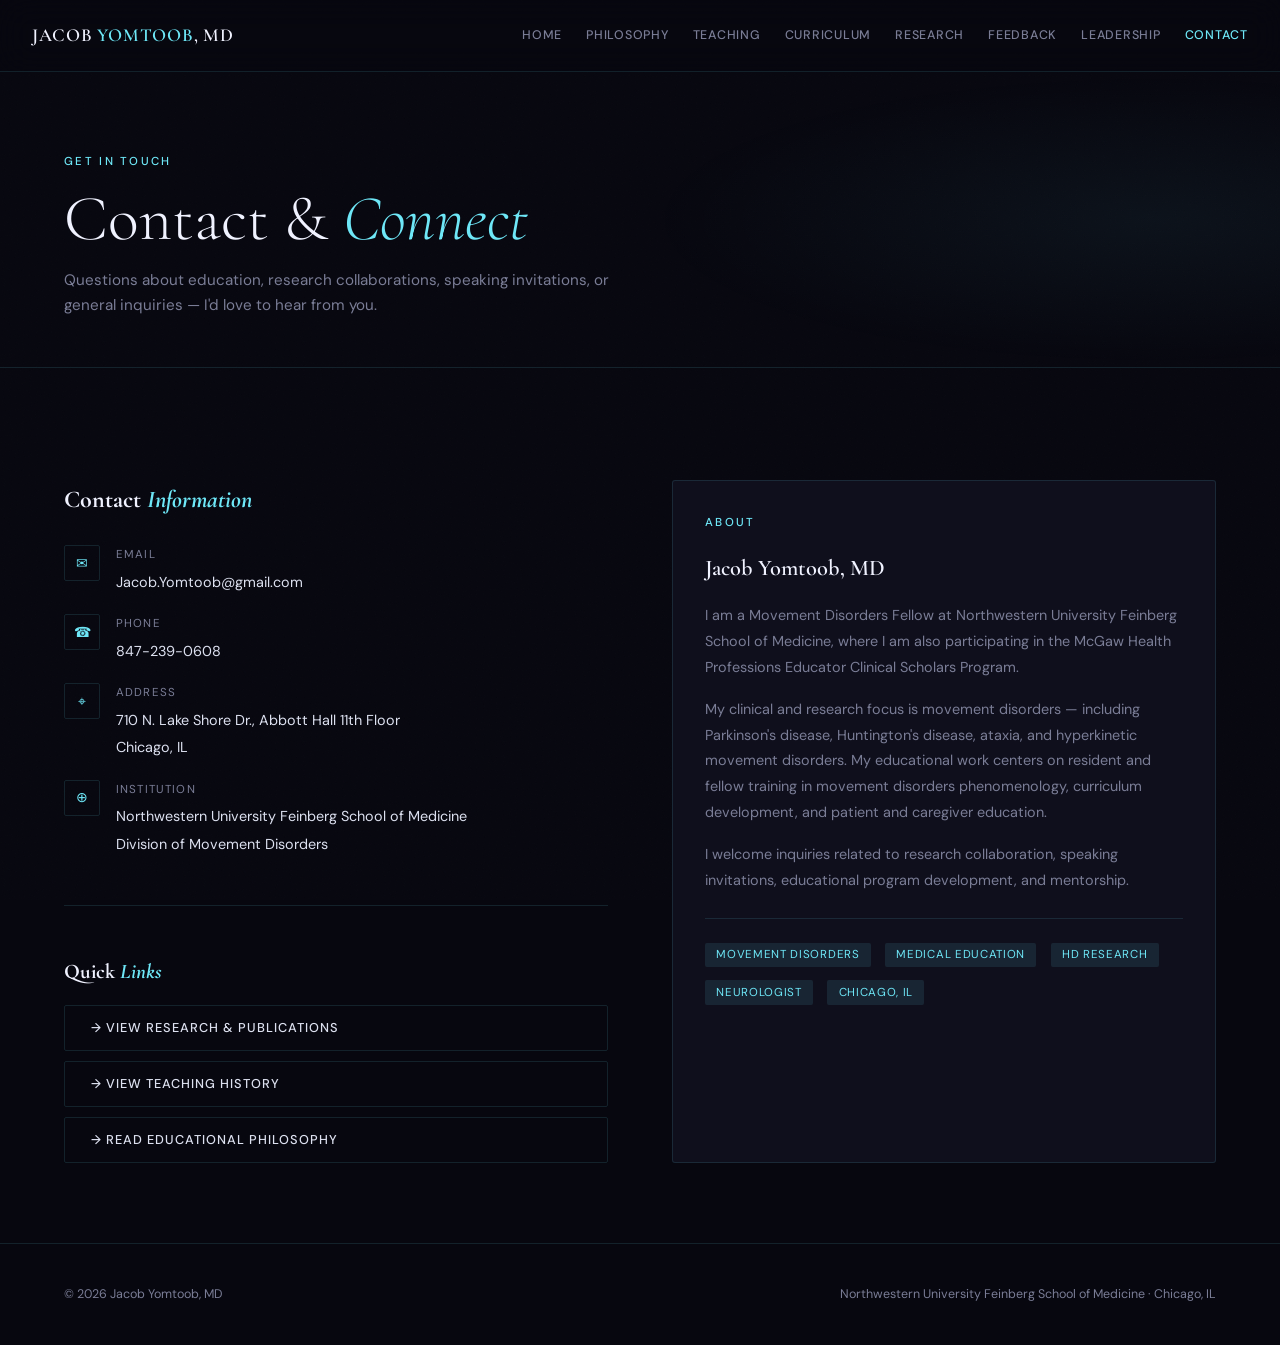
==== contact.html @ 79be483c "Add educator portfolio site" ====
<!DOCTYPE html>
<html lang="en">
<head>
  <meta charset="UTF-8" />
  <meta name="viewport" content="width=device-width, initial-scale=1.0" />
  <title>Contact — Jacob Yomtoob, MD</title>
  <link rel="stylesheet" href="style.css" />
</head>
<body>
<div class="page">

  <nav>
    <a href="index.html" class="nav-brand">Jacob <span>Yomtoob</span>, MD</a>
    <div class="nav-links">
      <a href="index.html">Home</a>
      <a href="philosophy.html">Philosophy</a>
      <a href="teaching.html">Teaching</a>
      <a href="curriculum.html">Curriculum</a>
      <a href="research.html">Research</a>
      <a href="feedback.html">Feedback</a>
      <a href="leadership.html">Leadership</a>
      <a href="contact.html" class="active">Contact</a>
    </div>
  </nav>

  <div class="page-header">
    <div class="section-label">Get in Touch</div>
    <h1>Contact &amp; <em>Connect</em></h1>
    <p>Questions about education, research collaborations, speaking invitations, or general inquiries — I'd love to hear from you.</p>
  </div>

  <section>
    <div class="contact-grid">

      <!-- Contact Info -->
      <div class="contact-info">
        <h3>Contact <em style="font-style:italic; color:var(--accent);">Information</em></h3>

        <div class="contact-row">
          <div class="contact-icon">✉</div>
          <div>
            <div style="font-size:0.72rem; color:var(--muted); letter-spacing:0.1em; text-transform:uppercase; margin-bottom:0.2rem;">Email</div>
            <a href="mailto:Jacob.Yomtoob@gmail.com">Jacob.Yomtoob@gmail.com</a>
          </div>
        </div>

        <div class="contact-row">
          <div class="contact-icon">☎</div>
          <div>
            <div style="font-size:0.72rem; color:var(--muted); letter-spacing:0.1em; text-transform:uppercase; margin-bottom:0.2rem;">Phone</div>
            <span>847-239-0608</span>
          </div>
        </div>

        <div class="contact-row">
          <div class="contact-icon">⌖</div>
          <div>
            <div style="font-size:0.72rem; color:var(--muted); letter-spacing:0.1em; text-transform:uppercase; margin-bottom:0.2rem;">Address</div>
            <span>710 N. Lake Shore Dr., Abbott Hall 11th Floor<br>Chicago, IL</span>
          </div>
        </div>

        <div class="contact-row">
          <div class="contact-icon">⊕</div>
          <div>
            <div style="font-size:0.72rem; color:var(--muted); letter-spacing:0.1em; text-transform:uppercase; margin-bottom:0.2rem;">Institution</div>
            <span>Northwestern University Feinberg School of Medicine<br>Division of Movement Disorders</span>
          </div>
        </div>

        <hr class="divider" />

        <h3 style="font-family:'Cormorant Garamond',serif; font-size:1.3rem; color:var(--heading); margin-bottom:1rem;">Quick <em style="font-style:italic; color:var(--accent);">Links</em></h3>

        <div style="display:flex; flex-direction:column; gap:0.6rem;">
          <a href="research.html" class="btn btn-outline" style="justify-content:flex-start;">→ View Research &amp; Publications</a>
          <a href="teaching.html" class="btn btn-outline" style="justify-content:flex-start;">→ View Teaching History</a>
          <a href="philosophy.html" class="btn btn-outline" style="justify-content:flex-start;">→ Read Educational Philosophy</a>
        </div>
      </div>

      <!-- About panel -->
      <div>
        <div class="card" style="height:100%;">
          <div class="section-label" style="margin-bottom:1rem;">About</div>
          <h3 style="font-size:1.4rem; margin-bottom:1rem;">Jacob Yomtoob, MD</h3>

          <p style="font-size:0.9rem; color:var(--muted); line-height:1.8; margin-bottom:1rem;">
            I am a Movement Disorders Fellow at Northwestern University Feinberg School of Medicine, where I am also participating in the McGaw Health Professions Educator Clinical Scholars Program.
          </p>
          <p style="font-size:0.9rem; color:var(--muted); line-height:1.8; margin-bottom:1rem;">
            My clinical and research focus is movement disorders — including Parkinson's disease, Huntington's disease, ataxia, and hyperkinetic movement disorders. My educational work centers on resident and fellow training in movement disorders phenomenology, curriculum development, and patient and caregiver education.
          </p>
          <p style="font-size:0.9rem; color:var(--muted); line-height:1.8;">
            I welcome inquiries related to research collaboration, speaking invitations, educational program development, and mentorship.
          </p>

          <hr class="divider" style="margin:1.5rem 0;" />

          <div style="display:flex; gap:0.5rem; flex-wrap:wrap;">
            <span class="tag">Movement Disorders</span>
            <span class="tag">Medical Education</span>
            <span class="tag">HD Research</span>
            <span class="tag">Neurologist</span>
            <span class="tag">Chicago, IL</span>
          </div>
        </div>
      </div>

    </div>
  </section>

  <footer>
    <span>© 2026 Jacob Yomtoob, MD</span>
    <span>Northwestern University Feinberg School of Medicine · Chicago, IL</span>
  </footer>

</div>
</body>
</html>
---- style.css ----
@import url('https://fonts.googleapis.com/css2?family=Cormorant+Garamond:ital,wght@0,300;0,400;0,600;1,300;1,400&family=DM+Sans:wght@300;400;500;600&display=swap');

/* ── Variables ── */
:root {
  --bg:        #07070f;
  --surface:   #0f0f1c;
  --surface2:  #161628;
  --border:    rgba(110, 231, 247, 0.12);
  --accent:    #6ee7f7;
  --accent2:   #f0c060;
  --text:      #dde1f0;
  --muted:     #7a7d96;
  --heading:   #f0f2ff;
  --nav-h:     72px;
}

/* ── Reset ── */
*, *::before, *::after { box-sizing: border-box; margin: 0; padding: 0; }
html { scroll-behavior: smooth; }
body {
  font-family: 'DM Sans', sans-serif;
  background: var(--bg);
  color: var(--text);
  font-size: 16px;
  line-height: 1.7;
  min-height: 100vh;
}

/* ── Noise overlay ── */
body::before {
  content: '';
  position: fixed; inset: 0;
  background-image: url("data:image/svg+xml,%3Csvg viewBox='0 0 256 256' xmlns='http://www.w3.org/2000/svg'%3E%3Cfilter id='n'%3E%3CfeTurbulence type='fractalNoise' baseFrequency='0.9' numOctaves='4' stitchTiles='stitch'/%3E%3C/filter%3E%3Crect width='100%25' height='100%25' filter='url(%23n)' opacity='0.04'/%3E%3C/svg%3E");
  background-size: 200px 200px;
  pointer-events: none;
  z-index: 0;
  opacity: 0.5;
}

/* ── Nav ── */
nav {
  position: fixed; top: 0; left: 0; right: 0;
  height: var(--nav-h);
  background: rgba(7,7,15,0.88);
  backdrop-filter: blur(16px);
  border-bottom: 1px solid var(--border);
  display: flex; align-items: center;
  padding: 0 2rem;
  z-index: 100;
  gap: 1.5rem;
}
.nav-brand {
  font-family: 'Cormorant Garamond', serif;
  font-size: 1.15rem;
  font-weight: 600;
  color: var(--heading);
  text-decoration: none;
  letter-spacing: 0.04em;
  margin-right: auto;
  white-space: nowrap;
}
.nav-brand span { color: var(--accent); }
nav a {
  color: var(--muted);
  text-decoration: none;
  font-size: 0.78rem;
  font-weight: 500;
  letter-spacing: 0.06em;
  text-transform: uppercase;
  transition: color 0.2s;
  white-space: nowrap;
}
nav a:hover, nav a.active { color: var(--accent); }
.nav-links {
  display: flex; gap: 1.5rem; align-items: center;
  flex-wrap: wrap;
}

/* ── Page wrapper ── */
.page { position: relative; z-index: 1; padding-top: var(--nav-h); }

/* ── Hero ── */
.hero {
  min-height: 92vh;
  display: flex; flex-direction: column; justify-content: flex-end;
  padding: 6rem 4rem 5rem;
  position: relative;
  overflow: hidden;
}
.hero-glow {
  position: absolute; top: -10%; right: -5%;
  width: 60vw; height: 70vh;
  background: radial-gradient(ellipse at 60% 30%, rgba(110,231,247,0.07) 0%, transparent 65%);
  pointer-events: none;
}
.hero-glow2 {
  position: absolute; bottom: 0; left: 0;
  width: 40vw; height: 50vh;
  background: radial-gradient(ellipse at 20% 80%, rgba(240,192,96,0.05) 0%, transparent 60%);
  pointer-events: none;
}
.hero-eyebrow {
  font-size: 0.75rem;
  letter-spacing: 0.18em;
  text-transform: uppercase;
  color: var(--accent);
  font-weight: 500;
  margin-bottom: 1.2rem;
  opacity: 0;
  animation: fadeUp 0.7s ease 0.1s forwards;
}
.hero h1 {
  font-family: 'Cormorant Garamond', serif;
  font-size: clamp(3.5rem, 8vw, 7rem);
  font-weight: 300;
  color: var(--heading);
  line-height: 1.0;
  letter-spacing: -0.01em;
  margin-bottom: 0.3rem;
  opacity: 0;
  animation: fadeUp 0.7s ease 0.2s forwards;
}
.hero h1 em { font-style: italic; color: var(--accent); }
.hero-subtitle {
  font-family: 'Cormorant Garamond', serif;
  font-size: clamp(1.1rem, 2.5vw, 1.6rem);
  font-weight: 300;
  color: var(--muted);
  margin-bottom: 2.5rem;
  opacity: 0;
  animation: fadeUp 0.7s ease 0.3s forwards;
  letter-spacing: 0.02em;
}
.hero-desc {
  max-width: 560px;
  font-size: 1rem;
  color: var(--muted);
  line-height: 1.8;
  opacity: 0;
  animation: fadeUp 0.7s ease 0.4s forwards;
  margin-bottom: 2.5rem;
}
.hero-cta {
  display: flex; gap: 1rem; flex-wrap: wrap;
  opacity: 0;
  animation: fadeUp 0.7s ease 0.5s forwards;
}

/* ── Buttons ── */
.btn {
  display: inline-flex; align-items: center; gap: 0.5rem;
  padding: 0.7rem 1.6rem;
  border-radius: 2px;
  font-size: 0.8rem;
  font-weight: 500;
  letter-spacing: 0.08em;
  text-transform: uppercase;
  text-decoration: none;
  transition: all 0.2s;
  cursor: pointer;
}
.btn-primary {
  background: var(--accent);
  color: var(--bg);
  border: 1px solid var(--accent);
}
.btn-primary:hover { background: transparent; color: var(--accent); }
.btn-outline {
  background: transparent;
  color: var(--text);
  border: 1px solid var(--border);
}
.btn-outline:hover { border-color: var(--accent); color: var(--accent); }

/* ── Section ── */
section { padding: 5rem 4rem; position: relative; }
section + section { border-top: 1px solid var(--border); }
.section-label {
  font-size: 0.72rem;
  letter-spacing: 0.2em;
  text-transform: uppercase;
  color: var(--accent);
  font-weight: 500;
  margin-bottom: 0.8rem;
}
.section-title {
  font-family: 'Cormorant Garamond', serif;
  font-size: clamp(2rem, 4vw, 3rem);
  font-weight: 300;
  color: var(--heading);
  line-height: 1.15;
  margin-bottom: 0.5rem;
}
.section-title em { font-style: italic; color: var(--accent); }
.section-intro {
  color: var(--muted);
  max-width: 620px;
  margin-bottom: 3rem;
  font-size: 1rem;
}

/* ── Timeline / Education ── */
.timeline { display: flex; flex-direction: column; gap: 0; }
.timeline-item {
  display: grid;
  grid-template-columns: 160px 1px 1fr;
  gap: 0 2rem;
  padding: 2.5rem 0;
  border-bottom: 1px solid var(--border);
}
.timeline-item:last-child { border-bottom: none; }
.timeline-date {
  font-size: 0.8rem;
  color: var(--accent2);
  font-weight: 500;
  letter-spacing: 0.04em;
  padding-top: 0.2rem;
  text-align: right;
}
.timeline-line {
  width: 1px;
  background: var(--border);
  position: relative;
}
.timeline-line::before {
  content: '';
  position: absolute;
  top: 0.4rem; left: 50%;
  transform: translateX(-50%);
  width: 8px; height: 8px;
  border-radius: 50%;
  background: var(--accent);
  box-shadow: 0 0 10px var(--accent);
}
.timeline-content {}
.timeline-content h3 {
  font-family: 'Cormorant Garamond', serif;
  font-size: 1.25rem;
  font-weight: 600;
  color: var(--heading);
  margin-bottom: 0.2rem;
}
.timeline-content .inst {
  font-size: 0.88rem;
  color: var(--muted);
  margin-bottom: 0.3rem;
}
.timeline-content p {
  font-size: 0.9rem;
  color: var(--muted);
  margin-top: 0.4rem;
}
.tag {
  display: inline-block;
  padding: 0.15rem 0.7rem;
  border-radius: 2px;
  font-size: 0.72rem;
  letter-spacing: 0.06em;
  text-transform: uppercase;
  background: rgba(110,231,247,0.1);
  color: var(--accent);
  margin-right: 0.4rem;
  margin-bottom: 0.3rem;
}

/* ── Cards ── */
.card-grid {
  display: grid;
  grid-template-columns: repeat(auto-fill, minmax(340px, 1fr));
  gap: 1.5rem;
  margin-top: 2rem;
}
.card {
  background: var(--surface);
  border: 1px solid var(--border);
  padding: 2rem;
  border-radius: 3px;
  transition: border-color 0.25s, transform 0.25s;
  position: relative;
  overflow: hidden;
}
.card::before {
  content: '';
  position: absolute; top: 0; left: 0;
  width: 100%; height: 2px;
  background: linear-gradient(90deg, var(--accent), transparent);
  opacity: 0;
  transition: opacity 0.25s;
}
.card:hover { border-color: rgba(110,231,247,0.3); transform: translateY(-2px); }
.card:hover::before { opacity: 1; }
.card-num {
  font-family: 'Cormorant Garamond', serif;
  font-size: 3rem;
  color: var(--border);
  line-height: 1;
  margin-bottom: 0.5rem;
  font-weight: 300;
}
.card h3 {
  font-family: 'Cormorant Garamond', serif;
  font-size: 1.3rem;
  color: var(--heading);
  margin-bottom: 0.5rem;
  font-weight: 600;
}
.card p { font-size: 0.9rem; color: var(--muted); line-height: 1.7; }
.card .meta {
  font-size: 0.78rem;
  color: var(--accent2);
  margin-bottom: 0.5rem;
  font-weight: 500;
  letter-spacing: 0.04em;
}

/* ── Publication list ── */
.pub-list { display: flex; flex-direction: column; gap: 1rem; margin-top: 1rem; }
.pub-item {
  padding: 1.5rem;
  background: var(--surface);
  border: 1px solid var(--border);
  border-left: 3px solid var(--accent);
  border-radius: 0 3px 3px 0;
  transition: background 0.2s;
}
.pub-item:hover { background: var(--surface2); }
.pub-item p { font-size: 0.88rem; color: var(--text); line-height: 1.7; }
.pub-item .pub-journal {
  font-size: 0.78rem;
  color: var(--accent);
  font-weight: 500;
  margin-top: 0.4rem;
  letter-spacing: 0.04em;
}
.pub-section-title {
  font-family: 'Cormorant Garamond', serif;
  font-size: 1.4rem;
  font-weight: 600;
  color: var(--heading);
  margin: 2.5rem 0 1rem;
  padding-bottom: 0.5rem;
  border-bottom: 1px solid var(--border);
}

/* ── Page header (inner pages) ── */
.page-header {
  padding: 5rem 4rem 3rem;
  border-bottom: 1px solid var(--border);
  position: relative;
  overflow: hidden;
}
.page-header::after {
  content: '';
  position: absolute; top: 0; right: 0;
  width: 50%; height: 100%;
  background: radial-gradient(ellipse at 80% 50%, rgba(110,231,247,0.05) 0%, transparent 70%);
  pointer-events: none;
}
.page-header h1 {
  font-family: 'Cormorant Garamond', serif;
  font-size: clamp(2.5rem, 5vw, 4rem);
  font-weight: 300;
  color: var(--heading);
  line-height: 1.1;
}
.page-header h1 em { font-style: italic; color: var(--accent); }
.page-header p {
  color: var(--muted);
  margin-top: 0.8rem;
  max-width: 550px;
  font-size: 0.95rem;
}

/* ── Divider ── */
.divider {
  border: none;
  border-top: 1px solid var(--border);
  margin: 3rem 0;
}

/* ── Contact form ── */
.contact-grid {
  display: grid;
  grid-template-columns: 1fr 1fr;
  gap: 4rem;
  margin-top: 2rem;
}
.contact-info h3 {
  font-family: 'Cormorant Garamond', serif;
  font-size: 1.5rem;
  color: var(--heading);
  margin-bottom: 1.5rem;
}
.contact-row {
  display: flex;
  align-items: flex-start;
  gap: 1rem;
  margin-bottom: 1.2rem;
}
.contact-icon {
  width: 36px; height: 36px;
  border: 1px solid var(--border);
  display: flex; align-items: center; justify-content: center;
  border-radius: 2px;
  flex-shrink: 0;
  color: var(--accent);
  font-size: 0.9rem;
}
.contact-row a { color: var(--text); text-decoration: none; font-size: 0.9rem; }
.contact-row a:hover { color: var(--accent); }
.contact-row span { font-size: 0.9rem; }

/* ── Quote block ── */
.quote-block {
  border-left: 3px solid var(--accent2);
  padding: 1.5rem 2rem;
  background: var(--surface);
  margin: 1.5rem 0;
  border-radius: 0 3px 3px 0;
}
.quote-block blockquote {
  font-family: 'Cormorant Garamond', serif;
  font-size: 1.3rem;
  font-style: italic;
  color: var(--heading);
  line-height: 1.6;
}
.quote-block cite {
  display: block;
  margin-top: 0.8rem;
  font-size: 0.8rem;
  color: var(--muted);
  font-style: normal;
  letter-spacing: 0.04em;
}

/* ── Footer ── */
footer {
  padding: 2.5rem 4rem;
  border-top: 1px solid var(--border);
  display: flex;
  align-items: center;
  justify-content: space-between;
  font-size: 0.78rem;
  color: var(--muted);
}
footer a { color: var(--muted); text-decoration: none; }
footer a:hover { color: var(--accent); }

/* ── Animations ── */
@keyframes fadeUp {
  from { opacity: 0; transform: translateY(20px); }
  to   { opacity: 1; transform: translateY(0); }
}
.fade-in {
  opacity: 0;
  animation: fadeUp 0.6s ease forwards;
}

/* ── Responsive ── */
@media (max-width: 900px) {
  nav { gap: 0.8rem; padding: 0 1.2rem; }
  .nav-links { gap: 0.8rem; }
  nav a { font-size: 0.7rem; }
  .hero { padding: 4rem 1.5rem 3rem; }
  section { padding: 3.5rem 1.5rem; }
  .page-header { padding: 3.5rem 1.5rem 2rem; }
  .timeline-item { grid-template-columns: 1fr; }
  .timeline-date { text-align: left; }
  .timeline-line { display: none; }
  .card-grid { grid-template-columns: 1fr; }
  .contact-grid { grid-template-columns: 1fr; gap: 2rem; }
  footer { flex-direction: column; gap: 0.5rem; text-align: center; padding: 2rem 1.5rem; }
}
@media (max-width: 600px) {
  .nav-links { display: none; }
}
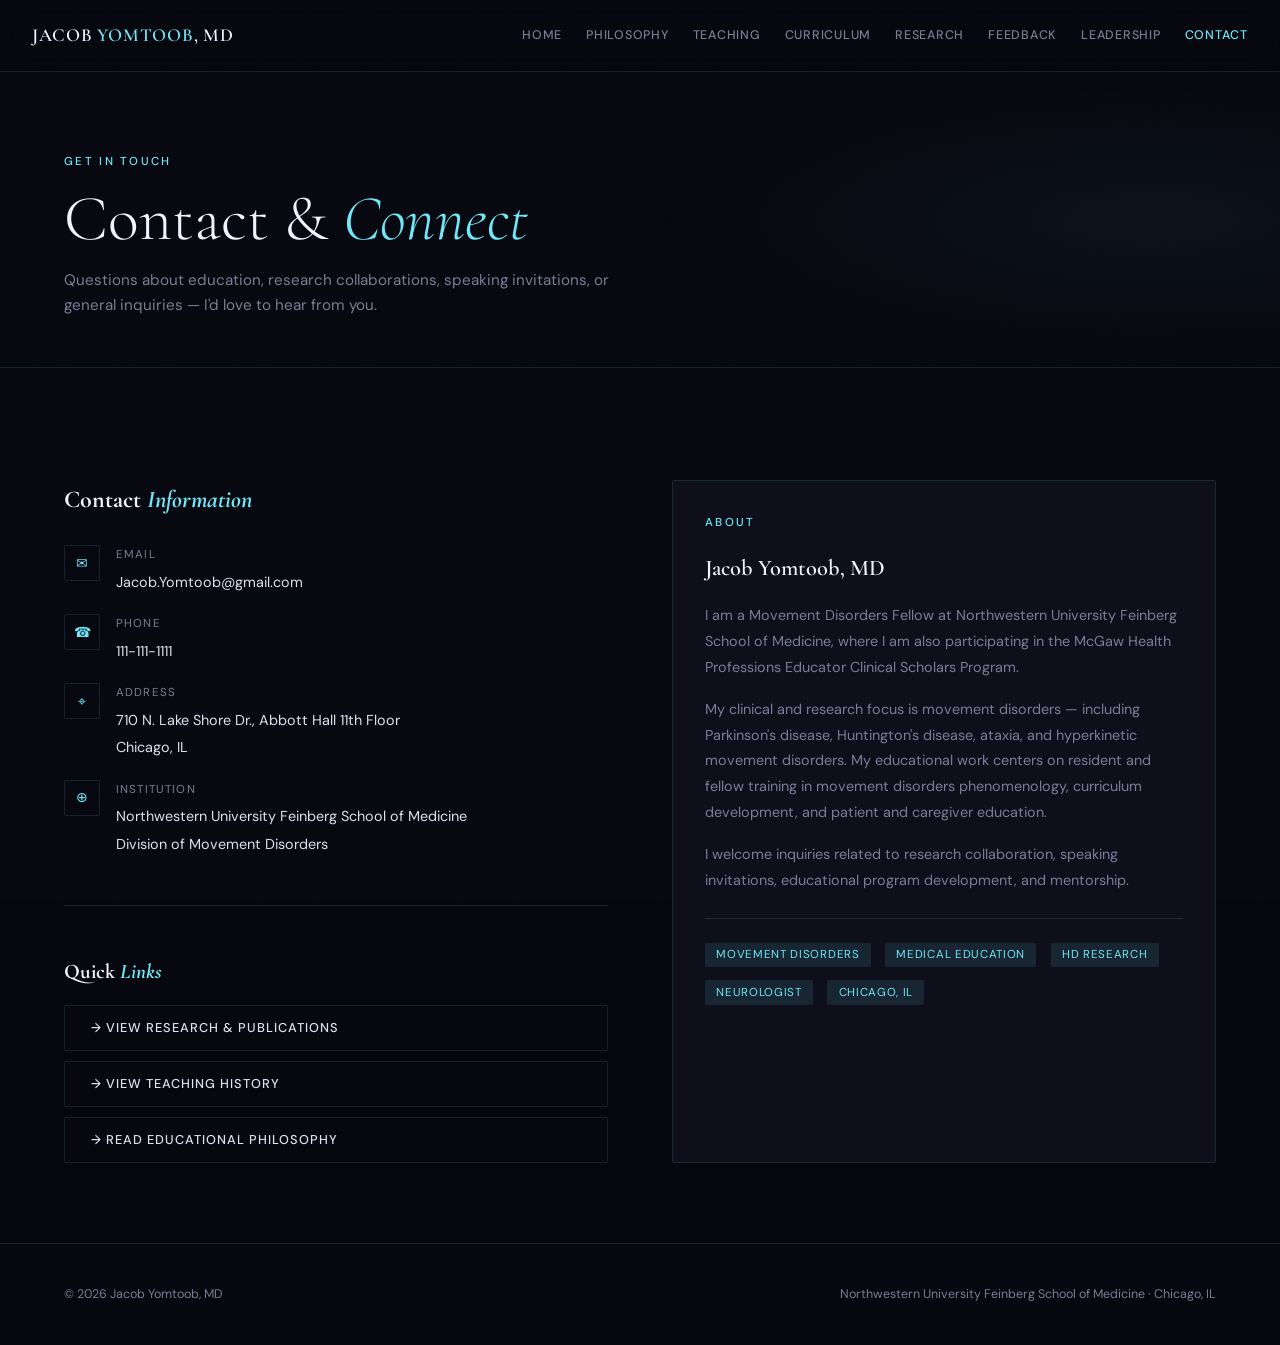
==== commit 6c51623d: "Add educator portfolio site" ====
--- a/contact.html
+++ b/contact.html
@@ -48,7 +48,7 @@
           <div class="contact-icon">☎</div>
           <div>
             <div style="font-size:0.72rem; color:var(--muted); letter-spacing:0.1em; text-transform:uppercase; margin-bottom:0.2rem;">Phone</div>
-            <span>847-239-0608</span>
+            <span>111-111-1111</span>
           </div>
         </div>
 
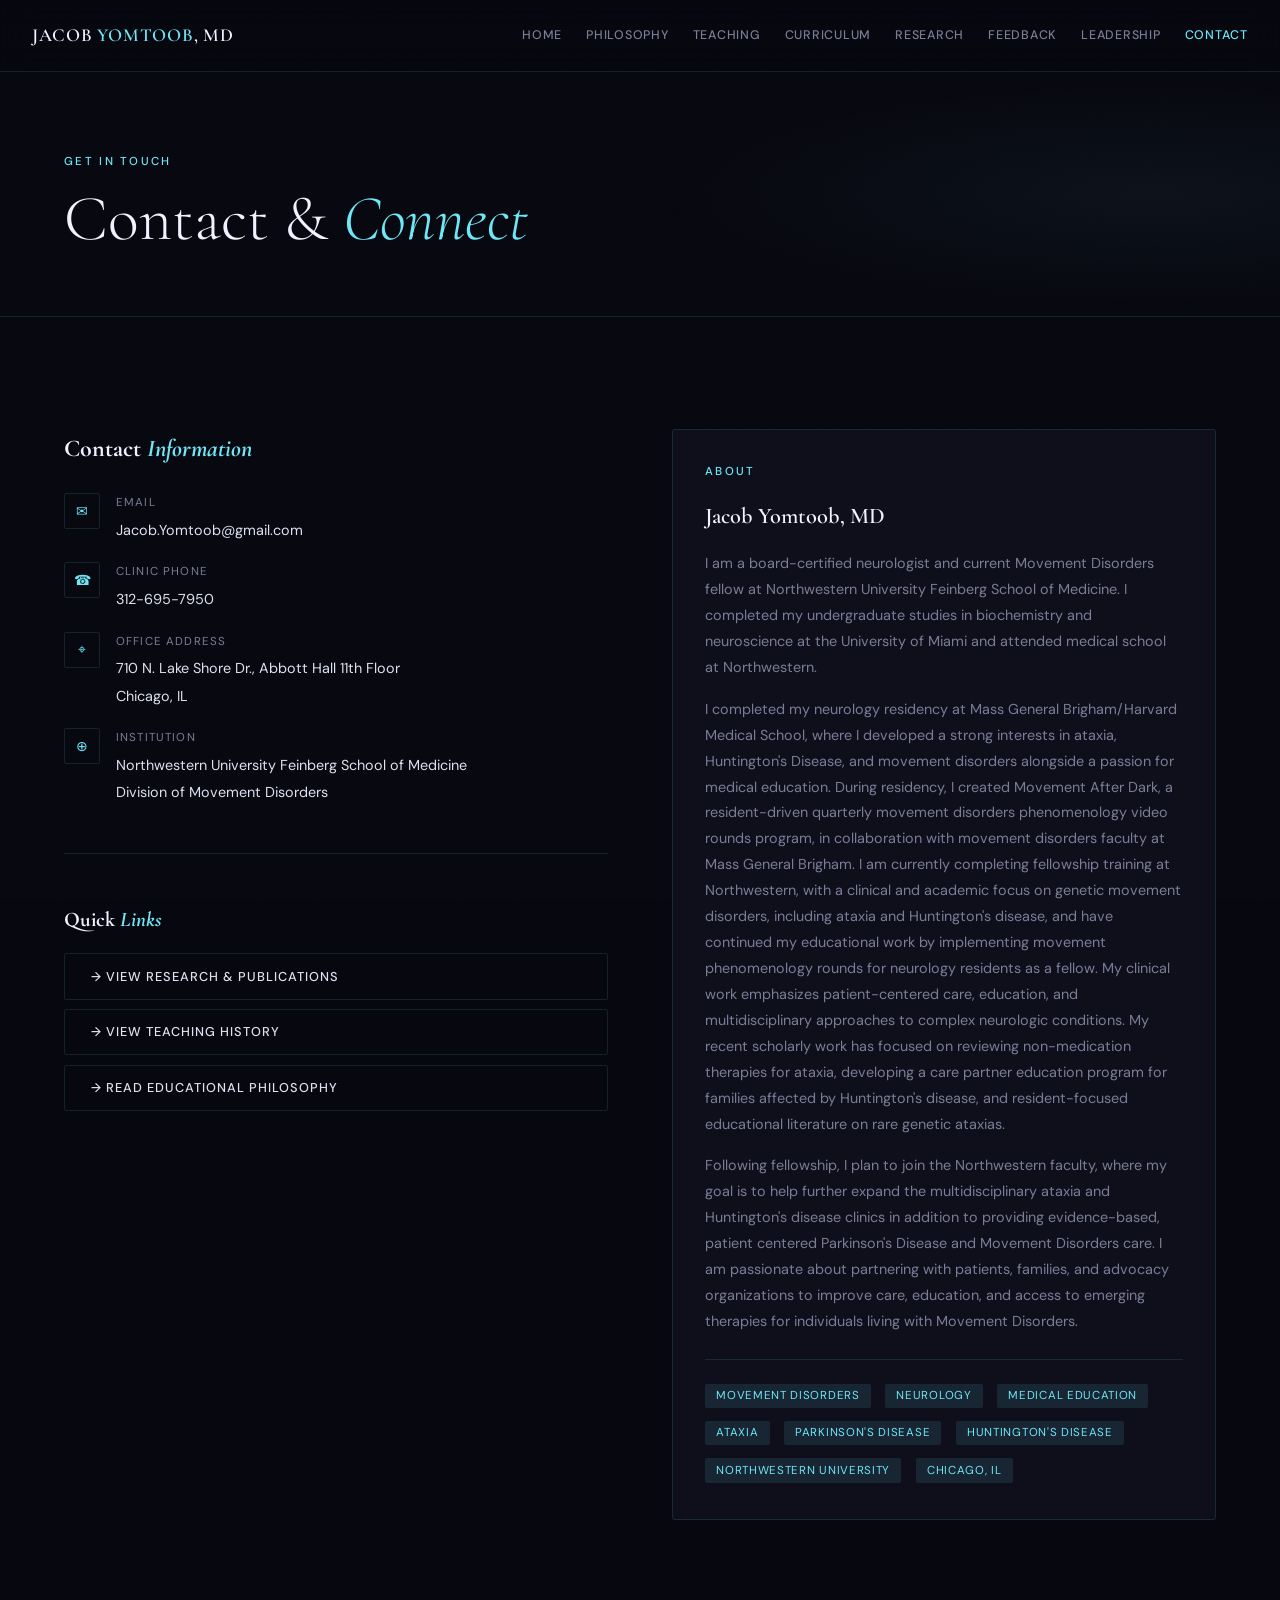
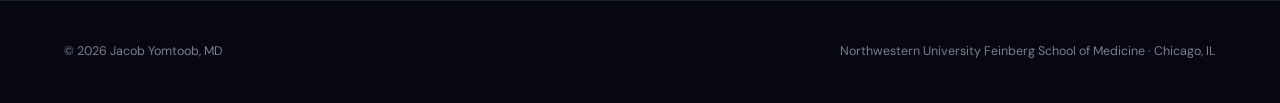
==== commit 622b411a: "Updated contact and curriculum" ====
--- a/contact.html
+++ b/contact.html
@@ -26,7 +26,7 @@
   <div class="page-header">
     <div class="section-label">Get in Touch</div>
     <h1>Contact &amp; <em>Connect</em></h1>
-    <p>Questions about education, research collaborations, speaking invitations, or general inquiries — I'd love to hear from you.</p>
+    <p></p>
   </div>
 
   <section>
@@ -47,15 +47,15 @@
         <div class="contact-row">
           <div class="contact-icon">☎</div>
           <div>
-            <div style="font-size:0.72rem; color:var(--muted); letter-spacing:0.1em; text-transform:uppercase; margin-bottom:0.2rem;">Phone</div>
-            <span>111-111-1111</span>
+            <div style="font-size:0.72rem; color:var(--muted); letter-spacing:0.1em; text-transform:uppercase; margin-bottom:0.2rem;">Clinic Phone</div>
+            <span>312-695-7950</span>
           </div>
         </div>
 
         <div class="contact-row">
           <div class="contact-icon">⌖</div>
           <div>
-            <div style="font-size:0.72rem; color:var(--muted); letter-spacing:0.1em; text-transform:uppercase; margin-bottom:0.2rem;">Address</div>
+            <div style="font-size:0.72rem; color:var(--muted); letter-spacing:0.1em; text-transform:uppercase; margin-bottom:0.2rem;">Office Address</div>
             <span>710 N. Lake Shore Dr., Abbott Hall 11th Floor<br>Chicago, IL</span>
           </div>
         </div>
@@ -86,22 +86,23 @@
           <h3 style="font-size:1.4rem; margin-bottom:1rem;">Jacob Yomtoob, MD</h3>
 
           <p style="font-size:0.9rem; color:var(--muted); line-height:1.8; margin-bottom:1rem;">
-            I am a Movement Disorders Fellow at Northwestern University Feinberg School of Medicine, where I am also participating in the McGaw Health Professions Educator Clinical Scholars Program.
-          </p>
+            I am a board-certified neurologist and current Movement Disorders fellow at Northwestern University Feinberg School of Medicine. I completed my undergraduate studies in biochemistry and neuroscience at the University of Miami and attended medical school at Northwestern.</p>
           <p style="font-size:0.9rem; color:var(--muted); line-height:1.8; margin-bottom:1rem;">
-            My clinical and research focus is movement disorders — including Parkinson's disease, Huntington's disease, ataxia, and hyperkinetic movement disorders. My educational work centers on resident and fellow training in movement disorders phenomenology, curriculum development, and patient and caregiver education.
+            I completed my neurology residency at Mass General Brigham/Harvard Medical School, where I developed a strong interests in ataxia, Huntington's Disease, and movement disorders alongside a passion for medical education. During residency, I created Movement After Dark, a resident-driven quarterly movement disorders phenomenology video rounds program, in collaboration with movement disorders faculty at Mass General Brigham. I am currently completing fellowship training at Northwestern, with a clinical and academic focus on genetic movement disorders, including ataxia and Huntington's disease, and have continued my educational work by implementing movement phenomenology rounds for neurology residents as a fellow. My clinical work emphasizes patient-centered care, education, and multidisciplinary approaches to complex neurologic conditions. My recent scholarly work has focused on reviewing non-medication therapies for ataxia, developing a care partner education program for families affected by Huntington's disease, and resident-focused educational literature on rare genetic ataxias.
           </p>
           <p style="font-size:0.9rem; color:var(--muted); line-height:1.8;">
-            I welcome inquiries related to research collaboration, speaking invitations, educational program development, and mentorship.
-          </p>
+            Following fellowship, I plan to join the Northwestern faculty, where my goal is to help further expand the multidisciplinary ataxia and Huntington's disease clinics in addition to providing evidence-based, patient centered Parkinson's Disease and Movement Disorders care. I am passionate about partnering with patients, families, and advocacy organizations to improve care, education, and access to emerging therapies for individuals living with Movement Disorders.
 
           <hr class="divider" style="margin:1.5rem 0;" />
 
           <div style="display:flex; gap:0.5rem; flex-wrap:wrap;">
             <span class="tag">Movement Disorders</span>
+             <span class="tag">Neurology</span>
             <span class="tag">Medical Education</span>
-            <span class="tag">HD Research</span>
-            <span class="tag">Neurologist</span>
+            <span class="tag">Ataxia</span>
+            <span class="tag">Parkinson's Disease</span>
+            <span class="tag">Huntington's Disease</span>
+            <span class="tag">Northwestern University</span>
             <span class="tag">Chicago, IL</span>
           </div>
         </div>
--- a/style.css
+++ b/style.css
@@ -171,6 +171,37 @@
   border: 1px solid var(--border);
 }
 .btn-outline:hover { border-color: var(--accent); color: var(--accent); }
+
+/* ── Hero photo ── */
+.hero-photo-wrap {
+  position: absolute;
+  top: 0; right: 0;
+  width: 42%;
+  height: 100%;
+  overflow: hidden;
+  pointer-events: none;
+}
+.hero-photo-wrap::after {
+  content: '';
+  position: absolute; inset: 0;
+  background: linear-gradient(to right, var(--bg) 0%, transparent 40%),
+              linear-gradient(to top, var(--bg) 0%, transparent 30%);
+}
+.hero-photo {
+  width: 100%;
+  height: 100%;
+  object-fit: cover;
+  object-position: center top;
+  opacity: 0.45;
+  filter: grayscale(30%);
+}
+
+@media (max-width: 900px) {
+  .hero-photo-wrap { width: 60%; opacity: 0.6; }
+}
+@media (max-width: 600px) {
+  .hero-photo-wrap { display: none; }
+}
 
 /* ── Section ── */
 section { padding: 5rem 4rem; position: relative; }
